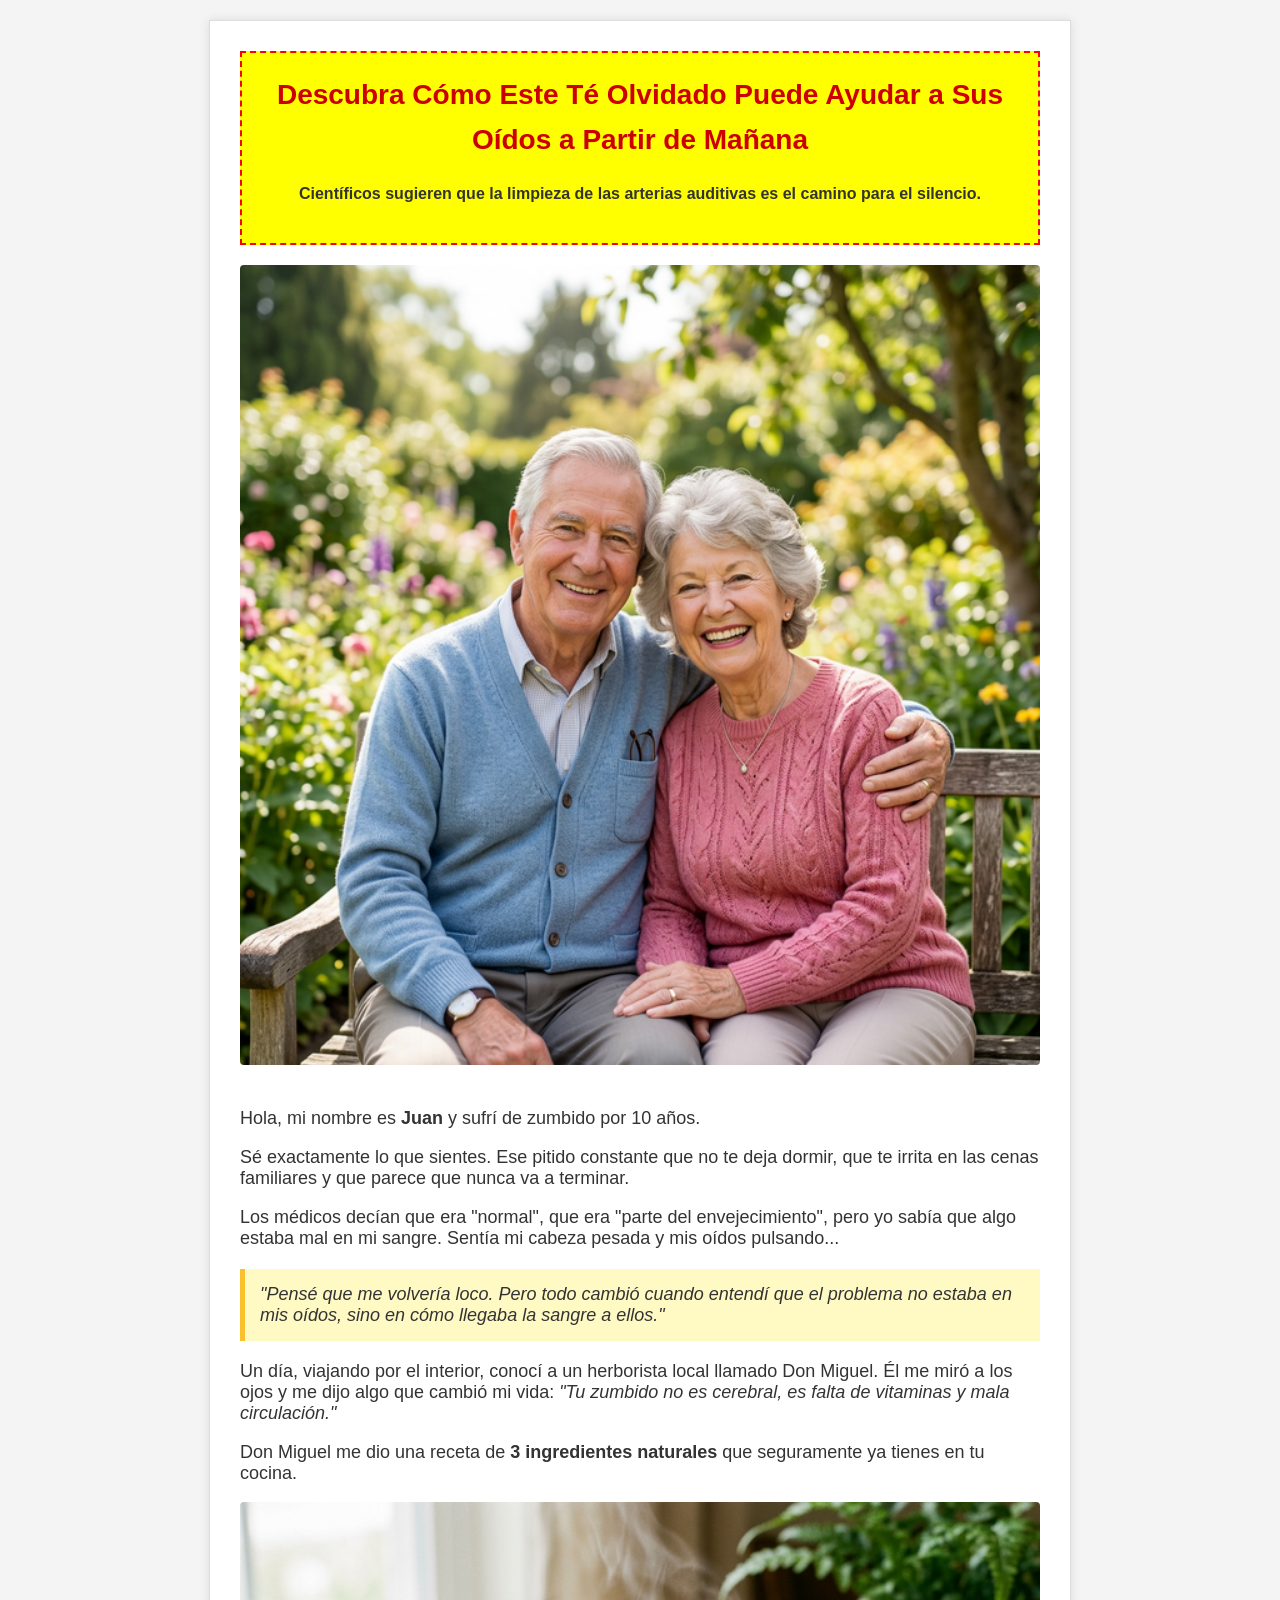
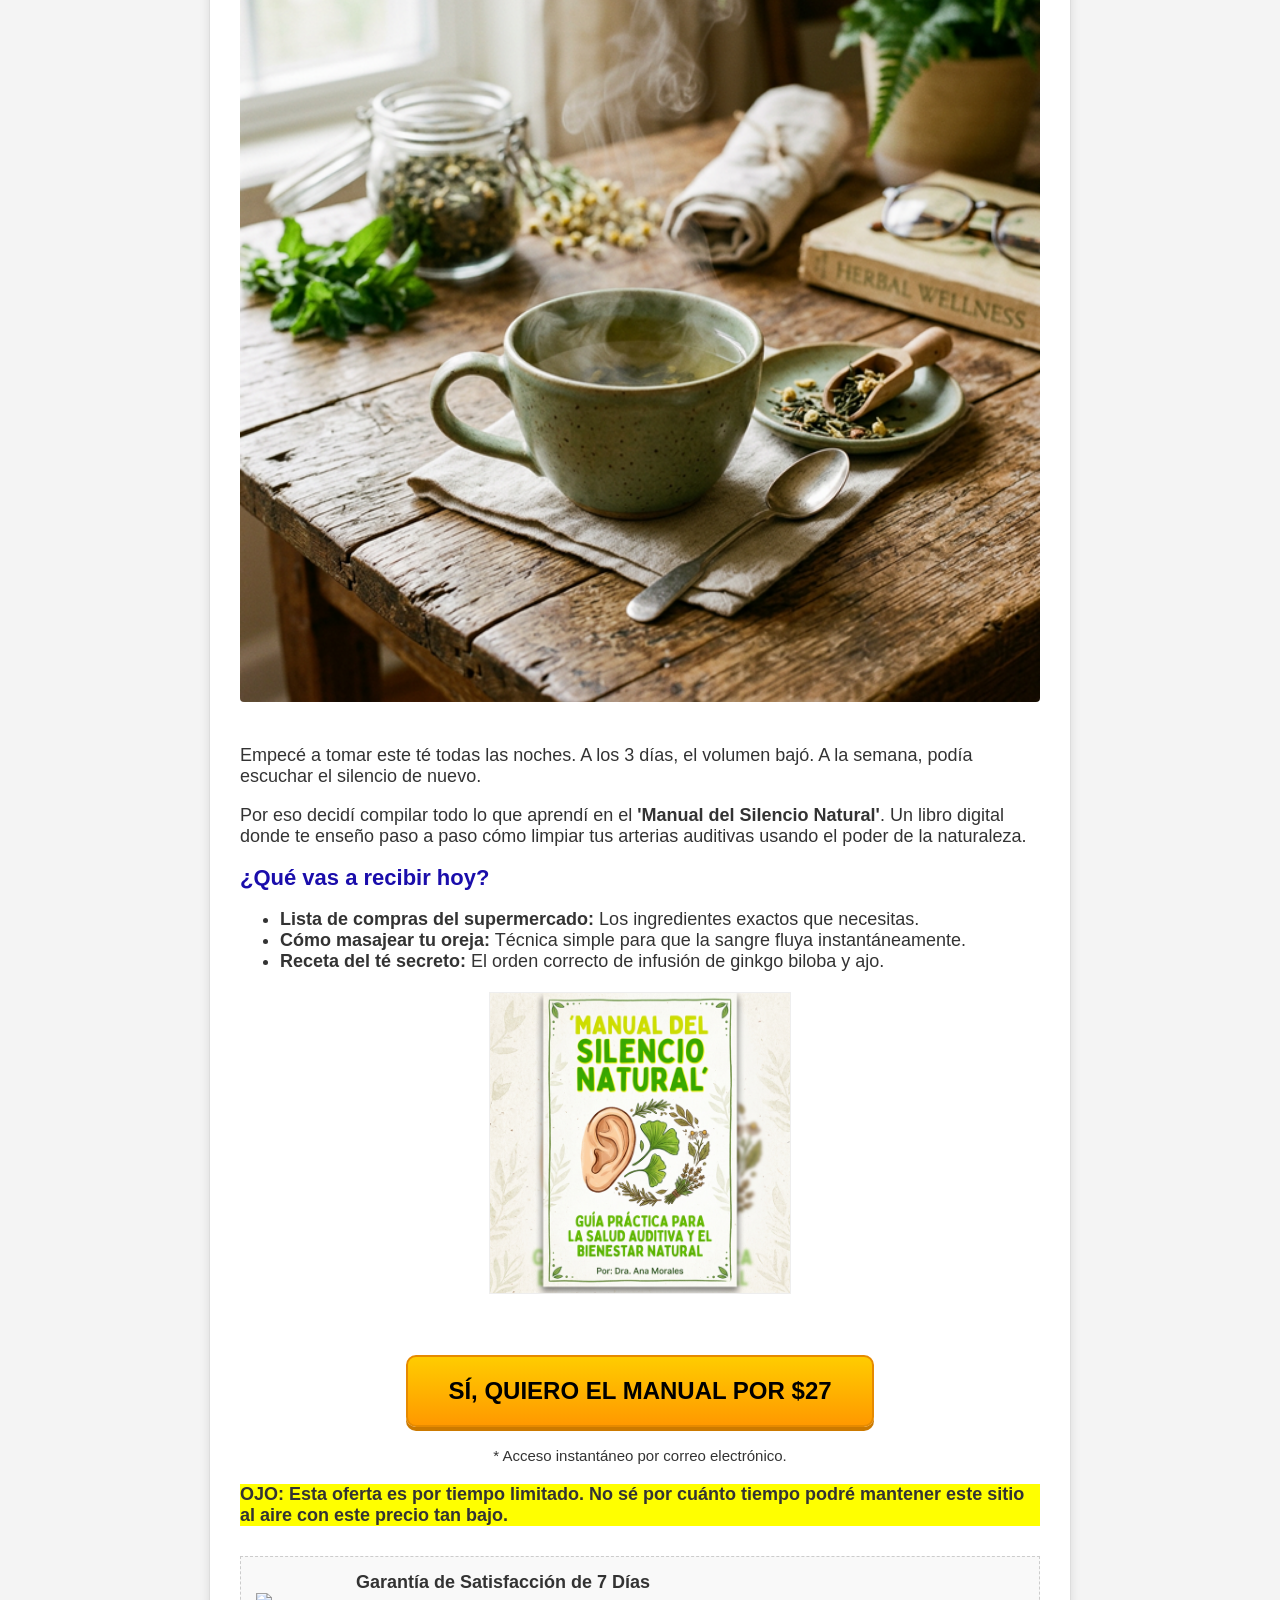
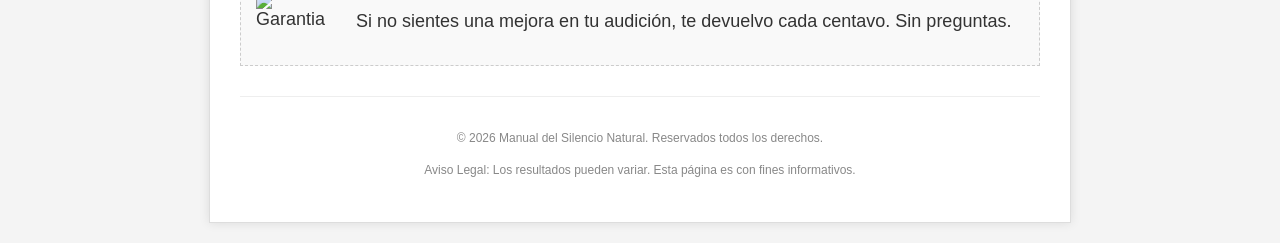
==== sales.html @ 6704b88b "feat: initial decoy funnel implementation" ====
<!DOCTYPE html>
<html lang="es">
<head>
    <meta charset="UTF-8">
    <meta name="viewport" content="width=device-width, initial-scale=1.0">
    <title>El Secreto de las Hierbas Milenarias - Manual del Silencio</title>
    <link rel="stylesheet" href="style.css">
    <style>
        .headline-box {
            background-color: #ffff00;
            padding: 20px;
            border: 2px dashed #ff0000;
            text-align: center;
            margin-bottom: 20px;
        }
        .main-content {
            font-size: 18px;
            line-height: normal;
        }
        .highlight {
            background-color: #ffff00;
            font-weight: bold;
        }
    </style>
</head>
<body>
    <div class="container">
        <div class="headline-box">
            <h1>Descubra Cómo Este Té Olvidado Puede Ayudar a Sus Oídos a Partir de Mañana</h1>
            <p><strong>Científicos sugieren que la limpieza de las arterias auditivas es el camino para el silencio.</strong></p>
        </div>

        <div class="main-content">
            <img src="assets/seniors.png" alt="Idosos sorrindo" class="stock-photo">

            <p>Hola, mi nombre es <strong>Juan</strong> y sufrí de zumbido por 10 años.</p>

            <p>Sé exactamente lo que sientes. Ese pitido constante que no te deja dormir, que te irrita en las cenas familiares y que parece que nunca va a terminar.</p>

            <p>Los médicos decían que era "normal", que era "parte del envejecimiento", pero yo sabía que algo estaba mal en mi sangre. Sentía mi cabeza pesada y mis oídos pulsando...</p>

            <div class="testimonial">
                "Pensé que me volvería loco. Pero todo cambió cuando entendí que el problema no estaba en mis oídos, sino en cómo llegaba la sangre a ellos."
            </div>

            <p>Un día, viajando por el interior, conocí a un herborista local llamado Don Miguel. Él me miró a los ojos y me dijo algo que cambió mi vida: <em>"Tu zumbido no es cerebral, es falta de vitaminas y mala circulación."</em></p>

            <p>Don Miguel me dio una receta de <strong>3 ingredientes naturales</strong> que seguramente ya tienes en tu cocina.</p>

            <img src="assets/tea.png" alt="Té verde" class="stock-photo">

            <p>Empecé a tomar este té todas las noches. A los 3 días, el volumen bajó. A la semana, podía escuchar el silencio de nuevo.</p>

            <p>Por eso decidí compilar todo lo que aprendí en el <strong>'Manual del Silencio Natural'</strong>. Un libro digital donde te enseño paso a paso cómo limpiar tus arterias auditivas usando el poder de la naturaleza.</p>

            <h2>¿Qué vas a recibir hoy?</h2>
            
            <ul>
                <li><strong>Lista de compras del supermercado:</strong> Los ingredientes exactos que necesitas.</li>
                <li><strong>Cómo masajear tu oreja:</strong> Técnica simple para que la sangre fluya instantáneamente.</li>
                <li><strong>Receta del té secreto:</strong> El orden correcto de infusión de ginkgo biloba y ajo.</li>
            </ul>

            <div style="text-align: center;">
                <img src="assets/cover.png" alt="Capa do Livro" class="product-image">
                <br>
                <a href="#" class="btn-cta">SÍ, QUIERO EL MANUAL POR $27</a>
                <p><small>* Acceso instantáneo por correo electrónico.</small></p>
            </div>

            <p class="highlight">OJO: Esta oferta es por tiempo limitado. No sé por cuánto tiempo podré mantener este sitio al aire con este precio tan bajo.</p>

            <div class="guarantee">
                <img src="https://upload.wikimedia.org/wikipedia/commons/4/4b/Money_back_guarantee_seal.png" alt="Garantia">
                <div>
                    <strong>Garantía de Satisfacción de 7 Días</strong>
                    <p>Si no sientes una mejora en tu audición, te devuelvo cada centavo. Sin preguntas.</p>
                </div>
            </div>
        </div>

        <div class="footer-nav">
            <p>&copy; 2026 Manual del Silencio Natural. Reservados todos los derechos.</p>
            <p>Aviso Legal: Los resultados pueden variar. Esta página es con fines informativos.</p>
        </div>
    </div>
</body>
</html>
---- style.css ----
/* Estilo 'Fake' e propositalmente amador */
body {
    font-family: Arial, "Helvetica Neue", Helvetica, sans-serif;
    line-height: 1.6;
    color: #333;
    background-color: #f4f4f4;
    margin: 0;
    padding: 0;
}

.container {
    max-width: 800px;
    margin: 20px auto;
    background: #fff;
    padding: 30px;
    border: 1px solid #ddd;
    box-shadow: 0 0 10px rgba(0,0,0,0.1);
}

header {
    text-align: center;
    border-bottom: 2px solid #eee;
    margin-bottom: 20px;
    padding-bottom: 10px;
}

h1 {
    color: #cc0000;
    font-size: 28px;
    margin-top: 0;
}

h2 {
    color: #1a0dab;
    font-size: 22px;
}

.quiz-step {
    display: none;
}

.quiz-step.active {
    display: block;
}

.question {
    font-weight: bold;
    font-size: 18px;
    margin-bottom: 15px;
}

.options {
    list-style: none;
    padding: 0;
}

.options li {
    margin-bottom: 10px;
}

.btn-option {
    display: block;
    width: 100%;
    padding: 15px;
    background: #e9e9e9;
    border: 1px solid #ccc;
    text-align: left;
    cursor: pointer;
    font-size: 16px;
    transition: background 0.2s;
}

.btn-option:hover {
    background: #ddd;
}

.progress-bar {
    height: 10px;
    background: #eee;
    margin-bottom: 20px;
    border-radius: 5px;
    overflow: hidden;
}

.progress-inner {
    height: 100%;
    background: #28a745;
    width: 0%;
}

.footer-nav {
    margin-top: 30px;
    font-size: 12px;
    color: #888;
    text-align: center;
    border-top: 1px solid #eee;
    padding-top: 20px;
}

.btn-cta {
    display: inline-block;
    padding: 20px 40px;
    background: linear-gradient(to bottom, #ffcc00, #ff9900);
    color: #000;
    font-weight: bold;
    font-size: 24px;
    text-decoration: none;
    border-radius: 10px;
    border: 2px solid #e68a00;
    text-align: center;
    box-shadow: 0 4px 0 #cc7a00;
    margin-top: 20px;
    cursor: pointer;
}

.btn-cta:hover {
    background: linear-gradient(to bottom, #ffdb4d, #ffad33);
}

.btn-cta:active {
    transform: translateY(2px);
    box-shadow: 0 2px 0 #cc7a00;
}

.product-image {
    max-width: 300px;
    margin: 20px auto;
    display: block;
    border: 1px solid #eee;
}

.stock-photo {
    width: 100%;
    height: auto;
    margin-bottom: 20px;
    border-radius: 4px;
}

.testimonial {
    background: #fff9c4;
    padding: 15px;
    border-left: 5px solid #fbc02d;
    margin: 20px 0;
    font-style: italic;
}

.guarantee {
    display: flex;
    align-items: center;
    margin-top: 30px;
    background: #f9f9f9;
    padding: 15px;
    border: 1px dashed #ccc;
}

.guarantee img {
    width: 80px;
    margin-right: 20px;
}
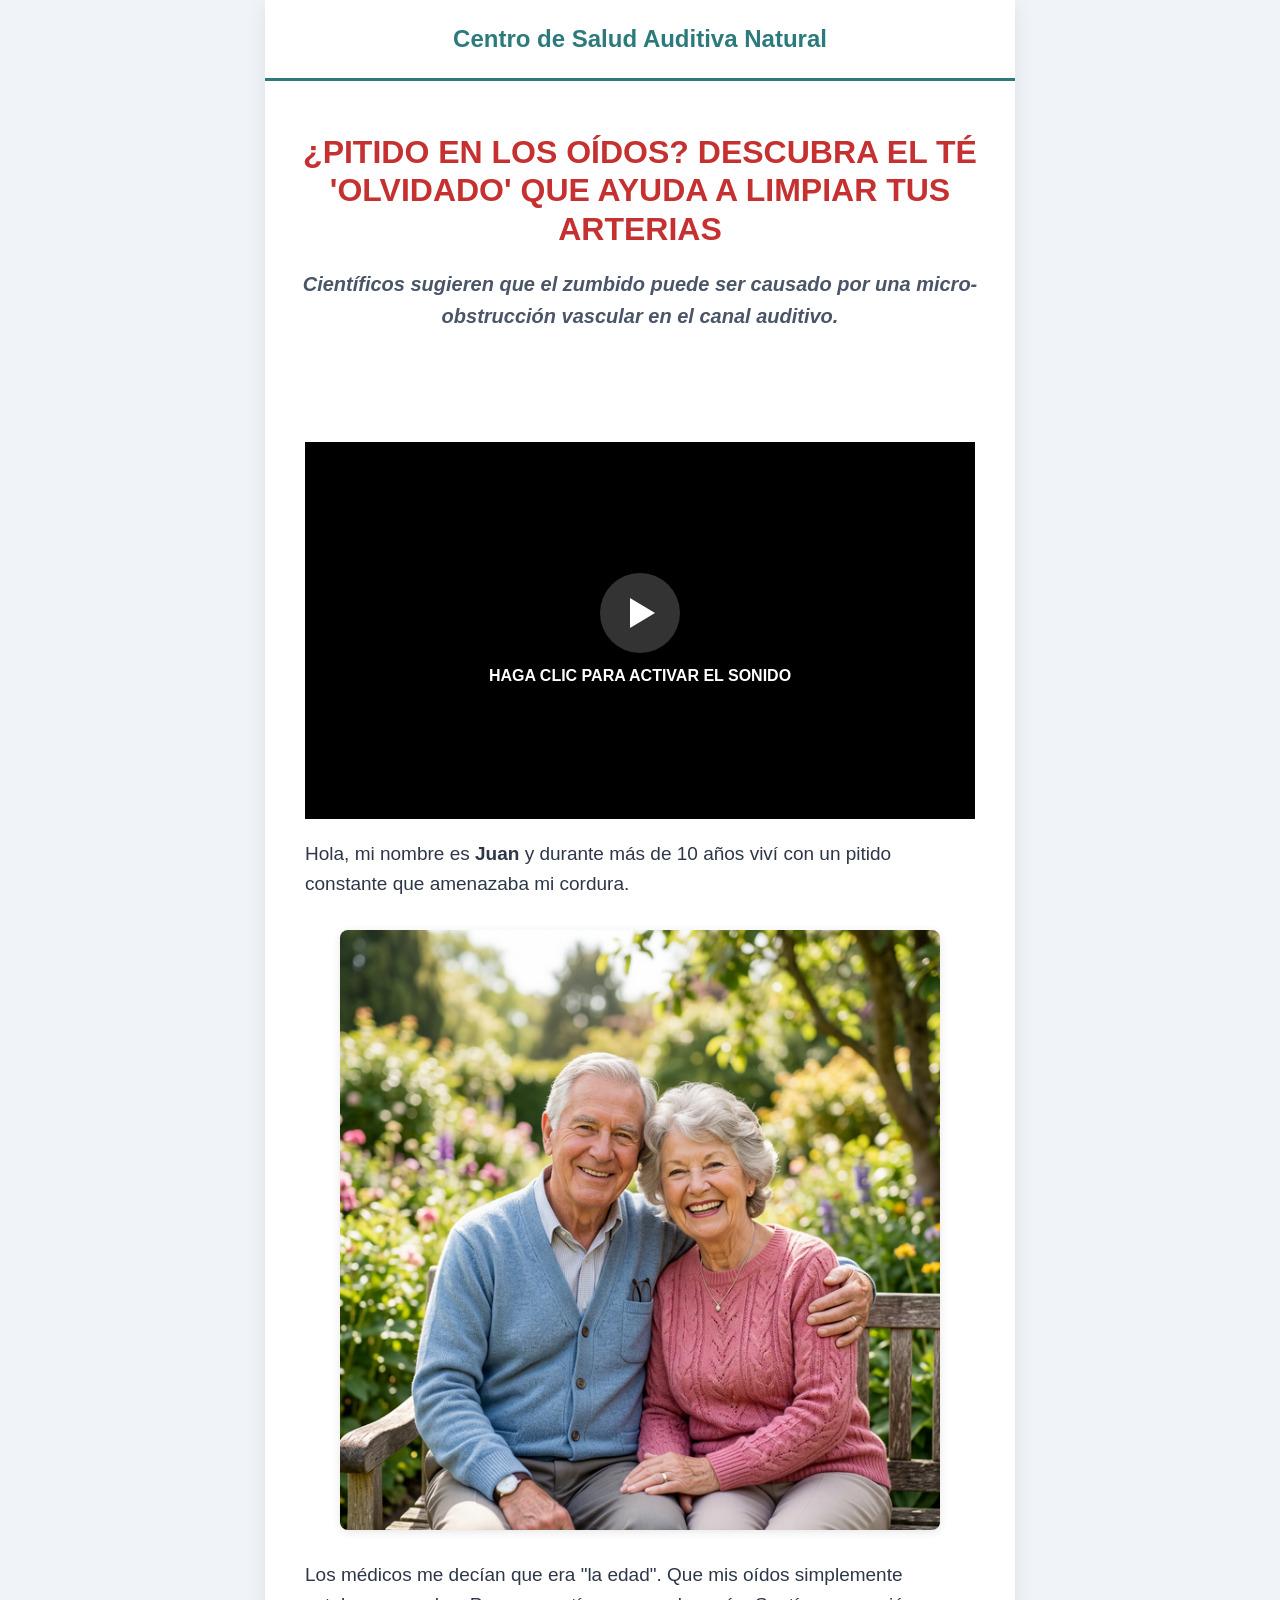
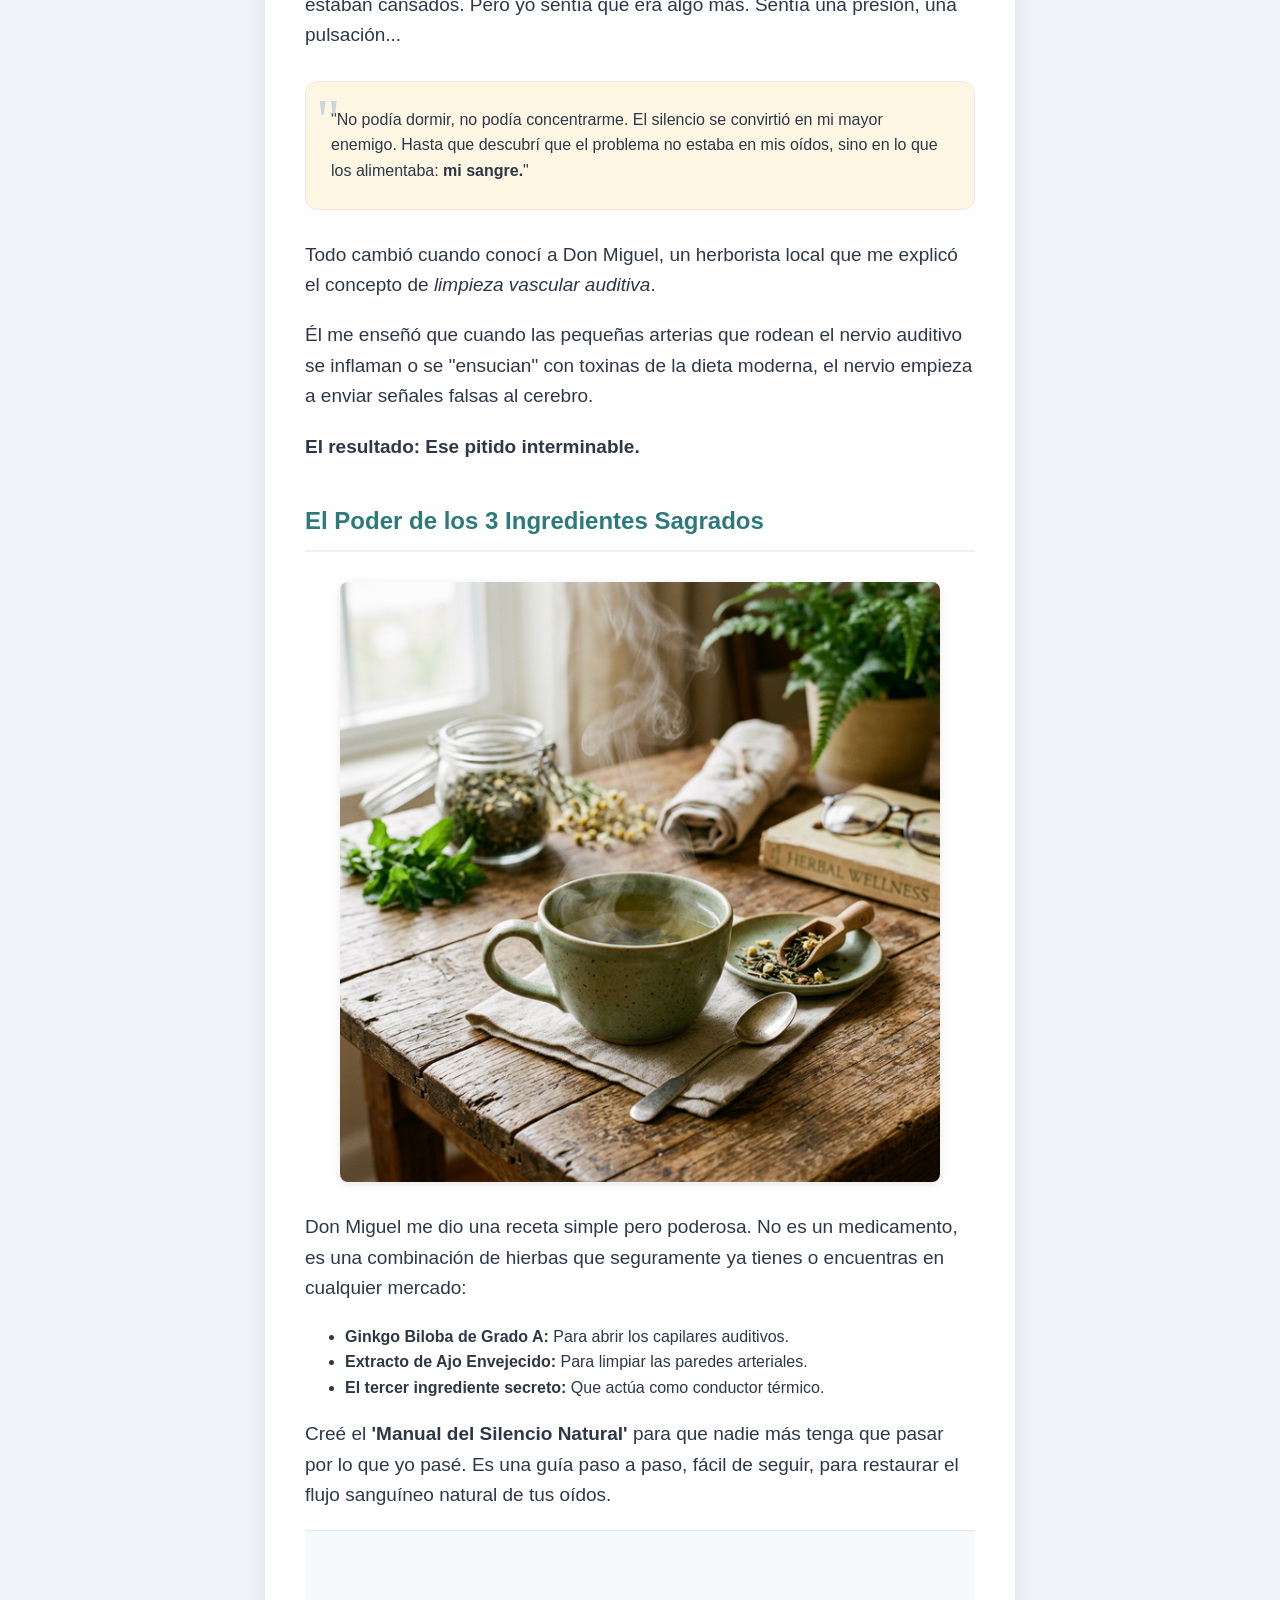
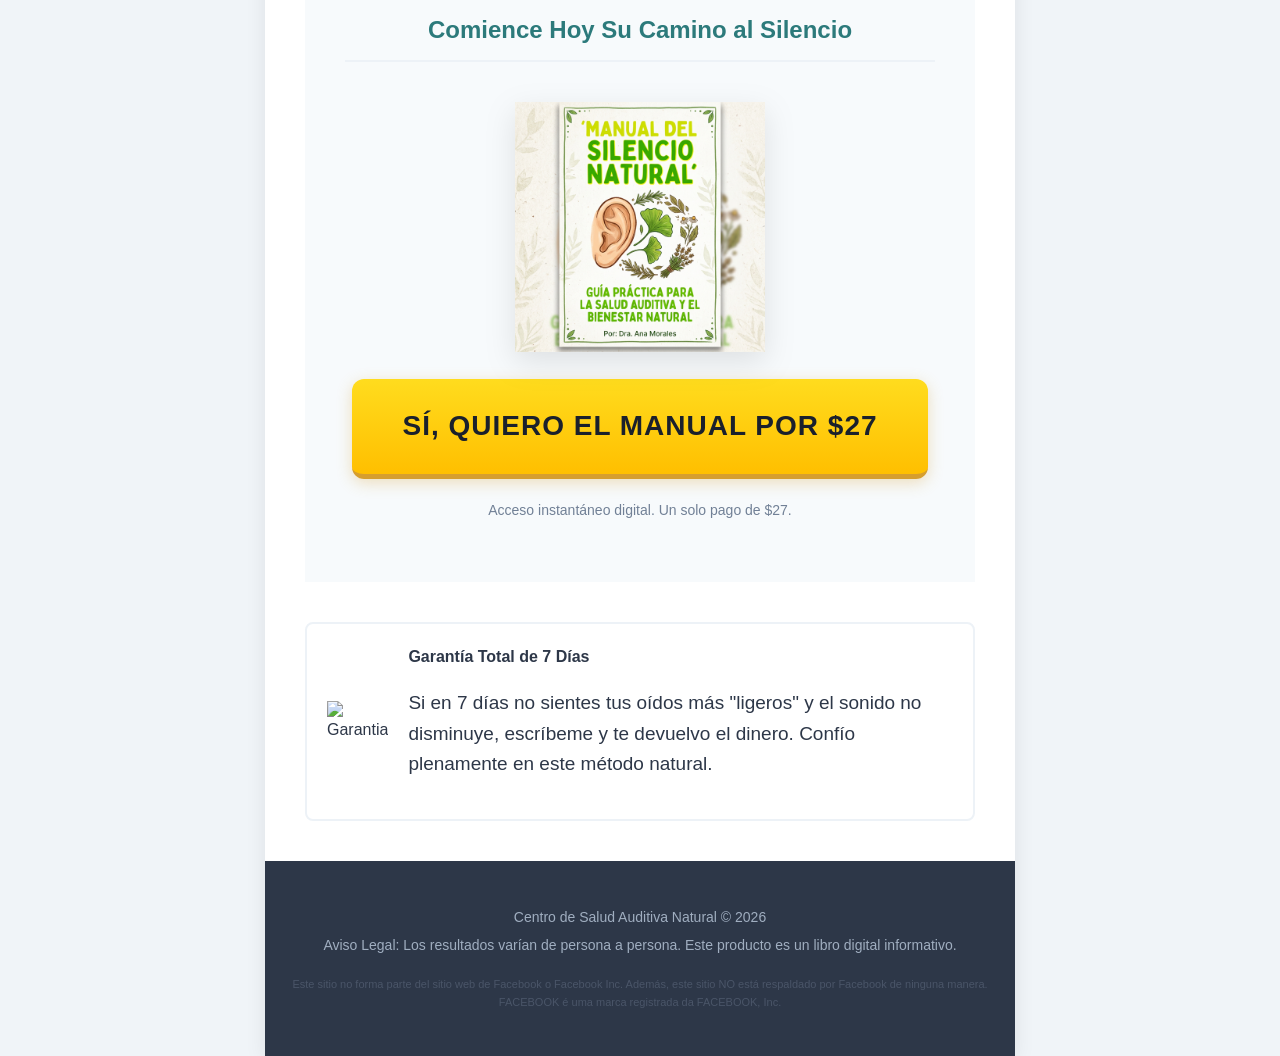
==== commit 160c752a: "style: improve design for better deception" ====
--- a/sales.html
+++ b/sales.html
@@ -5,84 +5,81 @@
     <meta name="viewport" content="width=device-width, initial-scale=1.0">
     <title>El Secreto de las Hierbas Milenarias - Manual del Silencio</title>
     <link rel="stylesheet" href="style.css">
-    <style>
-        .headline-box {
-            background-color: #ffff00;
-            padding: 20px;
-            border: 2px dashed #ff0000;
-            text-align: center;
-            margin-bottom: 20px;
-        }
-        .main-content {
-            font-size: 18px;
-            line-height: normal;
-        }
-        .highlight {
-            background-color: #ffff00;
-            font-weight: bold;
-        }
-    </style>
 </head>
 <body>
     <div class="container">
+        <header>
+            <div style="font-weight: bold; color: var(--primary-color); font-size: 24px;">Centro de Salud Auditiva Natural</div>
+        </header>
+
         <div class="headline-box">
-            <h1>Descubra Cómo Este Té Olvidado Puede Ayudar a Sus Oídos a Partir de Mañana</h1>
-            <p><strong>Científicos sugieren que la limpieza de las arterias auditivas es el camino para el silencio.</strong></p>
+            <h1>¿PITIDO EN LOS OÍDOS? DESCUBRA EL TÉ 'OLVIDADO' QUE AYUDA A LIMPIAR TUS ARTERIAS</h1>
+            <p class="sub-headline">Científicos sugieren que el zumbido puede ser causado por una micro-obstrucción vascular en el canal auditivo.</p>
         </div>
 
         <div class="main-content">
-            <img src="assets/seniors.png" alt="Idosos sorrindo" class="stock-photo">
+            <!-- Simulação de Vídeo (Engana melhor que só texto) -->
+            <div class="video-placeholder">
+                <div style="text-align: center;">
+                    <div style="width: 80px; height: 80px; background: rgba(255,255,255,0.2); border-radius: 50%; display: flex; align-items: center; justify-content: center; margin: 0 auto 10px;">
+                        <div style="width: 0; height: 0; border-top: 15px solid transparent; border-bottom: 15px solid transparent; border-left: 25px solid white; margin-left: 5px;"></div>
+                    </div>
+                    <span>HAGA CLIC PARA ACTIVAR EL SONIDO</span>
+                </div>
+            </div>
 
-            <p>Hola, mi nombre es <strong>Juan</strong> y sufrí de zumbido por 10 años.</p>
+            <p>Hola, mi nombre es <strong>Juan</strong> y durante más de 10 años viví con un pitido constante que amenazaba mi cordura.</p>
 
-            <p>Sé exactamente lo que sientes. Ese pitido constante que no te deja dormir, que te irrita en las cenas familiares y que parece que nunca va a terminar.</p>
+            <img src="assets/seniors.png" alt="Juan y su esposa" class="stock-photo">
 
-            <p>Los médicos decían que era "normal", que era "parte del envejecimiento", pero yo sabía que algo estaba mal en mi sangre. Sentía mi cabeza pesada y mis oídos pulsando...</p>
+            <p>Los médicos me decían que era "la edad". Que mis oídos simplemente estaban cansados. Pero yo sentía que era algo más. Sentía una presión, una pulsación...</p>
 
             <div class="testimonial">
-                "Pensé que me volvería loco. Pero todo cambió cuando entendí que el problema no estaba en mis oídos, sino en cómo llegaba la sangre a ellos."
+                "No podía dormir, no podía concentrarme. El silencio se convirtió en mi mayor enemigo. Hasta que descubrí que el problema no estaba en mis oídos, sino en lo que los alimentaba: <strong>mi sangre.</strong>"
             </div>
 
-            <p>Un día, viajando por el interior, conocí a un herborista local llamado Don Miguel. Él me miró a los ojos y me dijo algo que cambió mi vida: <em>"Tu zumbido no es cerebral, es falta de vitaminas y mala circulación."</em></p>
+            <p>Todo cambió cuando conocí a Don Miguel, un herborista local que me explicó el concepto de <em>limpieza vascular auditiva</em>.</p>
 
-            <p>Don Miguel me dio una receta de <strong>3 ingredientes naturales</strong> que seguramente ya tienes en tu cocina.</p>
+            <p>Él me enseñó que cuando las pequeñas arterias que rodean el nervio auditivo se inflaman o se "ensucian" con toxinas de la dieta moderna, el nervio empieza a enviar señales falsas al cerebro. </p>
+            
+            <p><strong>El resultado: Ese pitido interminable.</strong></p>
 
-            <img src="assets/tea.png" alt="Té verde" class="stock-photo">
+            <h2>El Poder de los 3 Ingredientes Sagrados</h2>
 
-            <p>Empecé a tomar este té todas las noches. A los 3 días, el volumen bajó. A la semana, podía escuchar el silencio de nuevo.</p>
+            <img src="assets/tea.png" alt="Preparação do Chá" class="stock-photo">
 
-            <p>Por eso decidí compilar todo lo que aprendí en el <strong>'Manual del Silencio Natural'</strong>. Un libro digital donde te enseño paso a paso cómo limpiar tus arterias auditivas usando el poder de la naturaleza.</p>
+            <p>Don Miguel me dio una receta simple pero poderosa. No es un medicamento, es una combinación de hierbas que seguramente ya tienes o encuentras en cualquier mercado:</p>
 
-            <h2>¿Qué vas a recibir hoy?</h2>
-            
             <ul>
-                <li><strong>Lista de compras del supermercado:</strong> Los ingredientes exactos que necesitas.</li>
-                <li><strong>Cómo masajear tu oreja:</strong> Técnica simple para que la sangre fluya instantáneamente.</li>
-                <li><strong>Receta del té secreto:</strong> El orden correcto de infusión de ginkgo biloba y ajo.</li>
+                <li><strong>Ginkgo Biloba de Grado A:</strong> Para abrir los capilares auditivos.</li>
+                <li><strong>Extracto de Ajo Envejecido:</strong> Para limpiar las paredes arteriales.</li>
+                <li><strong>El tercer ingrediente secreto:</strong> Que actúa como conductor térmico.</li>
             </ul>
 
-            <div style="text-align: center;">
-                <img src="assets/cover.png" alt="Capa do Livro" class="product-image">
+            <p>Creé el <strong>'Manual del Silencio Natural'</strong> para que nadie más tenga que pasar por lo que yo pasé. Es una guía paso a paso, fácil de seguir, para restaurar el flujo sanguíneo natural de tus oídos.</p>
+
+            <div class="cta-section">
+                <h2>Comience Hoy Su Camino al Silencio</h2>
+                <img src="assets/cover.png" alt="Manual del Silencio Cover" class="product-image">
                 <br>
                 <a href="#" class="btn-cta">SÍ, QUIERO EL MANUAL POR $27</a>
-                <p><small>* Acceso instantáneo por correo electrónico.</small></p>
+                <p style="margin-top: 20px; font-size: 14px; color: #718096;">Acceso instantáneo digital. Un solo pago de $27.</p>
             </div>
-
-            <p class="highlight">OJO: Esta oferta es por tiempo limitado. No sé por cuánto tiempo podré mantener este sitio al aire con este precio tan bajo.</p>
 
             <div class="guarantee">
                 <img src="https://upload.wikimedia.org/wikipedia/commons/4/4b/Money_back_guarantee_seal.png" alt="Garantia">
                 <div>
-                    <strong>Garantía de Satisfacción de 7 Días</strong>
-                    <p>Si no sientes una mejora en tu audición, te devuelvo cada centavo. Sin preguntas.</p>
+                    <strong>Garantía Total de 7 Días</strong>
+                    <p>Si en 7 días no sientes tus oídos más "ligeros" y el sonido no disminuye, escríbeme y te devuelvo el dinero. Confío plenamente en este método natural.</p>
                 </div>
             </div>
         </div>
 
-        <div class="footer-nav">
-            <p>&copy; 2026 Manual del Silencio Natural. Reservados todos los derechos.</p>
-            <p>Aviso Legal: Los resultados pueden variar. Esta página es con fines informativos.</p>
-        </div>
+        <footer class="footer">
+            <p>Centro de Salud Auditiva Natural &copy; 2026</p>
+            <p>Aviso Legal: Los resultados varían de persona a persona. Este producto es un libro digital informativo.</p>
+            <p style="font-size: 11px; margin-top: 20px; color: #4a5568;">Este sitio no forma parte del sitio web de Facebook o Facebook Inc. Además, este sitio NO está respaldado por Facebook de ninguna manera. FACEBOOK é uma marca registrada da FACEBOOK, Inc.</p>
+        </footer>
     </div>
 </body>
 </html>
--- a/style.css
+++ b/style.css
@@ -1,38 +1,122 @@
-/* Estilo 'Fake' e propositalmente amador */
+/* Estilo 'Fake' mas convincente: Estilo "Saúde Natural" genérico */
+:root {
+    --primary-color: #2c7a7b; /* Teal/Verde Saúde */
+    --secondary-color: #f7fafc;
+    --accent-color: #ecc94b; /* Amarelo/Ouro para CTA */
+    --text-color: #2d3748;
+    --headline-red: #c53030;
+}
+
 body {
-    font-family: Arial, "Helvetica Neue", Helvetica, sans-serif;
+    font-family: 'Segoe UI', Tahoma, Geneva, Verdana, sans-serif;
     line-height: 1.6;
-    color: #333;
-    background-color: #f4f4f4;
+    color: var(--text-color);
+    background-color: #f0f4f8;
     margin: 0;
     padding: 0;
 }
 
 .container {
-    max-width: 800px;
-    margin: 20px auto;
+    max-width: 750px;
+    margin: 0 auto;
     background: #fff;
-    padding: 30px;
-    border: 1px solid #ddd;
-    box-shadow: 0 0 10px rgba(0,0,0,0.1);
+    box-shadow: 0 4px 20px rgba(0,0,0,0.08);
 }
 
 header {
-    text-align: center;
-    border-bottom: 2px solid #eee;
+    background-color: #fff;
+    padding: 20px;
+    text-align: center;
+    border-bottom: 3px solid var(--primary-color);
+}
+
+.headline-box {
+    padding: 30px 20px;
+    text-align: center;
+}
+
+h1 {
+    color: var(--headline-red);
+    font-size: 32px;
+    line-height: 1.2;
+    margin-bottom: 15px;
+    font-weight: 800;
+}
+
+h2 {
+    color: var(--primary-color);
+    font-size: 24px;
+    border-bottom: 2px solid #edf2f7;
+    padding-bottom: 10px;
+    margin-top: 40px;
+}
+
+.sub-headline {
+    font-size: 20px;
+    color: #4a5568;
+    font-weight: 600;
+    font-style: italic;
+}
+
+.video-placeholder {
+    width: 100%;
+    aspect-ratio: 16/9;
+    background: #000;
+    margin: 20px 0;
+    display: flex;
+    align-items: center;
+    justify-content: center;
+    color: #fff;
+    font-weight: bold;
+}
+
+.main-content {
+    padding: 40px;
+}
+
+p {
     margin-bottom: 20px;
-    padding-bottom: 10px;
-}
-
-h1 {
-    color: #cc0000;
-    font-size: 28px;
-    margin-top: 0;
-}
-
-h2 {
-    color: #1a0dab;
-    font-size: 22px;
+    font-size: 19px;
+}
+
+.highlight {
+    background-color: #fff5f5;
+    padding: 2px 5px;
+    font-weight: bold;
+    color: var(--headline-red);
+}
+
+.stock-photo {
+    width: 100%;
+    max-width: 600px;
+    height: auto;
+    display: block;
+    margin: 30px auto;
+    border-radius: 8px;
+    box-shadow: 0 2px 10px rgba(0,0,0,0.1);
+}
+
+.testimonial {
+    background: #fdf6e3;
+    padding: 25px;
+    border-radius: 12px;
+    border: 1px solid #fee2e2;
+    margin: 30px 0;
+    position: relative;
+}
+
+.testimonial::before {
+    content: '"';
+    font-size: 60px;
+    color: #cbd5e0;
+    position: absolute;
+    top: -10px;
+    left: 10px;
+    font-family: serif;
+}
+
+.quiz-container {
+    padding: 40px;
 }
 
 .quiz-step {
@@ -44,9 +128,10 @@
 }
 
 .question {
-    font-weight: bold;
-    font-size: 18px;
-    margin-bottom: 15px;
+    font-weight: 700;
+    font-size: 22px;
+    margin-bottom: 25px;
+    color: var(--primary-color);
 }
 
 .options {
@@ -54,106 +139,105 @@
     padding: 0;
 }
 
-.options li {
-    margin-bottom: 10px;
-}
-
 .btn-option {
     display: block;
     width: 100%;
-    padding: 15px;
-    background: #e9e9e9;
-    border: 1px solid #ccc;
-    text-align: left;
+    padding: 18px;
+    background: #fff;
+    border: 2px solid #e2e8f0;
+    border-radius: 8px;
+    text-align: center;
     cursor: pointer;
-    font-size: 16px;
-    transition: background 0.2s;
+    font-size: 18px;
+    margin-bottom: 12px;
+    transition: all 0.2s;
+    font-weight: 500;
 }
 
 .btn-option:hover {
-    background: #ddd;
+    background: #edf2f7;
+    border-color: var(--primary-color);
 }
 
 .progress-bar {
-    height: 10px;
-    background: #eee;
-    margin-bottom: 20px;
-    border-radius: 5px;
-    overflow: hidden;
+    height: 12px;
+    background: #edf2f7;
+    margin-bottom: 30px;
+    border-radius: 6px;
 }
 
 .progress-inner {
     height: 100%;
-    background: #28a745;
+    background: var(--primary-color);
     width: 0%;
-}
-
-.footer-nav {
-    margin-top: 30px;
-    font-size: 12px;
-    color: #888;
-    text-align: center;
-    border-top: 1px solid #eee;
-    padding-top: 20px;
+    transition: width 0.3s;
+}
+
+.cta-section {
+    background-color: #f7fafc;
+    padding: 40px;
+    text-align: center;
+    border-top: 1px solid #e2e8f0;
 }
 
 .btn-cta {
     display: inline-block;
-    padding: 20px 40px;
-    background: linear-gradient(to bottom, #ffcc00, #ff9900);
-    color: #000;
-    font-weight: bold;
-    font-size: 24px;
+    padding: 25px 50px;
+    background: linear-gradient(180deg, #ffdc1e 0%, #ffbf00 100%);
+    color: #1a202c;
+    font-weight: 800;
+    font-size: 28px;
     text-decoration: none;
-    border-radius: 10px;
-    border: 2px solid #e68a00;
-    text-align: center;
-    box-shadow: 0 4px 0 #cc7a00;
-    margin-top: 20px;
-    cursor: pointer;
+    border-radius: 12px;
+    border-bottom: 5px solid #d69e2e;
+    text-transform: uppercase;
+    letter-spacing: 1px;
+    box-shadow: 0 4px 15px rgba(214, 158, 46, 0.3);
 }
 
 .btn-cta:hover {
-    background: linear-gradient(to bottom, #ffdb4d, #ffad33);
+    transform: translateY(-2px);
+    box-shadow: 0 6px 20px rgba(214, 158, 46, 0.4);
 }
 
 .btn-cta:active {
     transform: translateY(2px);
-    box-shadow: 0 2px 0 #cc7a00;
+    border-bottom-width: 2px;
 }
 
 .product-image {
-    max-width: 300px;
+    max-width: 250px;
     margin: 20px auto;
-    display: block;
-    border: 1px solid #eee;
-}
-
-.stock-photo {
-    width: 100%;
-    height: auto;
-    margin-bottom: 20px;
-    border-radius: 4px;
-}
-
-.testimonial {
-    background: #fff9c4;
-    padding: 15px;
-    border-left: 5px solid #fbc02d;
-    margin: 20px 0;
-    font-style: italic;
+    filter: drop-shadow(0 10px 15px rgba(0,0,0,0.1));
 }
 
 .guarantee {
     display: flex;
     align-items: center;
-    margin-top: 30px;
-    background: #f9f9f9;
-    padding: 15px;
-    border: 1px dashed #ccc;
+    background: #fff;
+    padding: 20px;
+    border-radius: 8px;
+    border: 2px solid #edf2f7;
+    margin-top: 40px;
+    text-align: left;
 }
 
 .guarantee img {
-    width: 80px;
+    width: 70px;
     margin-right: 20px;
 }
+
+.footer {
+    padding: 40px 20px;
+    text-align: center;
+    font-size: 14px;
+    color: #718096;
+    background: #2d3748;
+    color: #a0aec0;
+}
+
+.footer p {
+    font-size: 14px;
+    margin: 5px 0;
+}
+
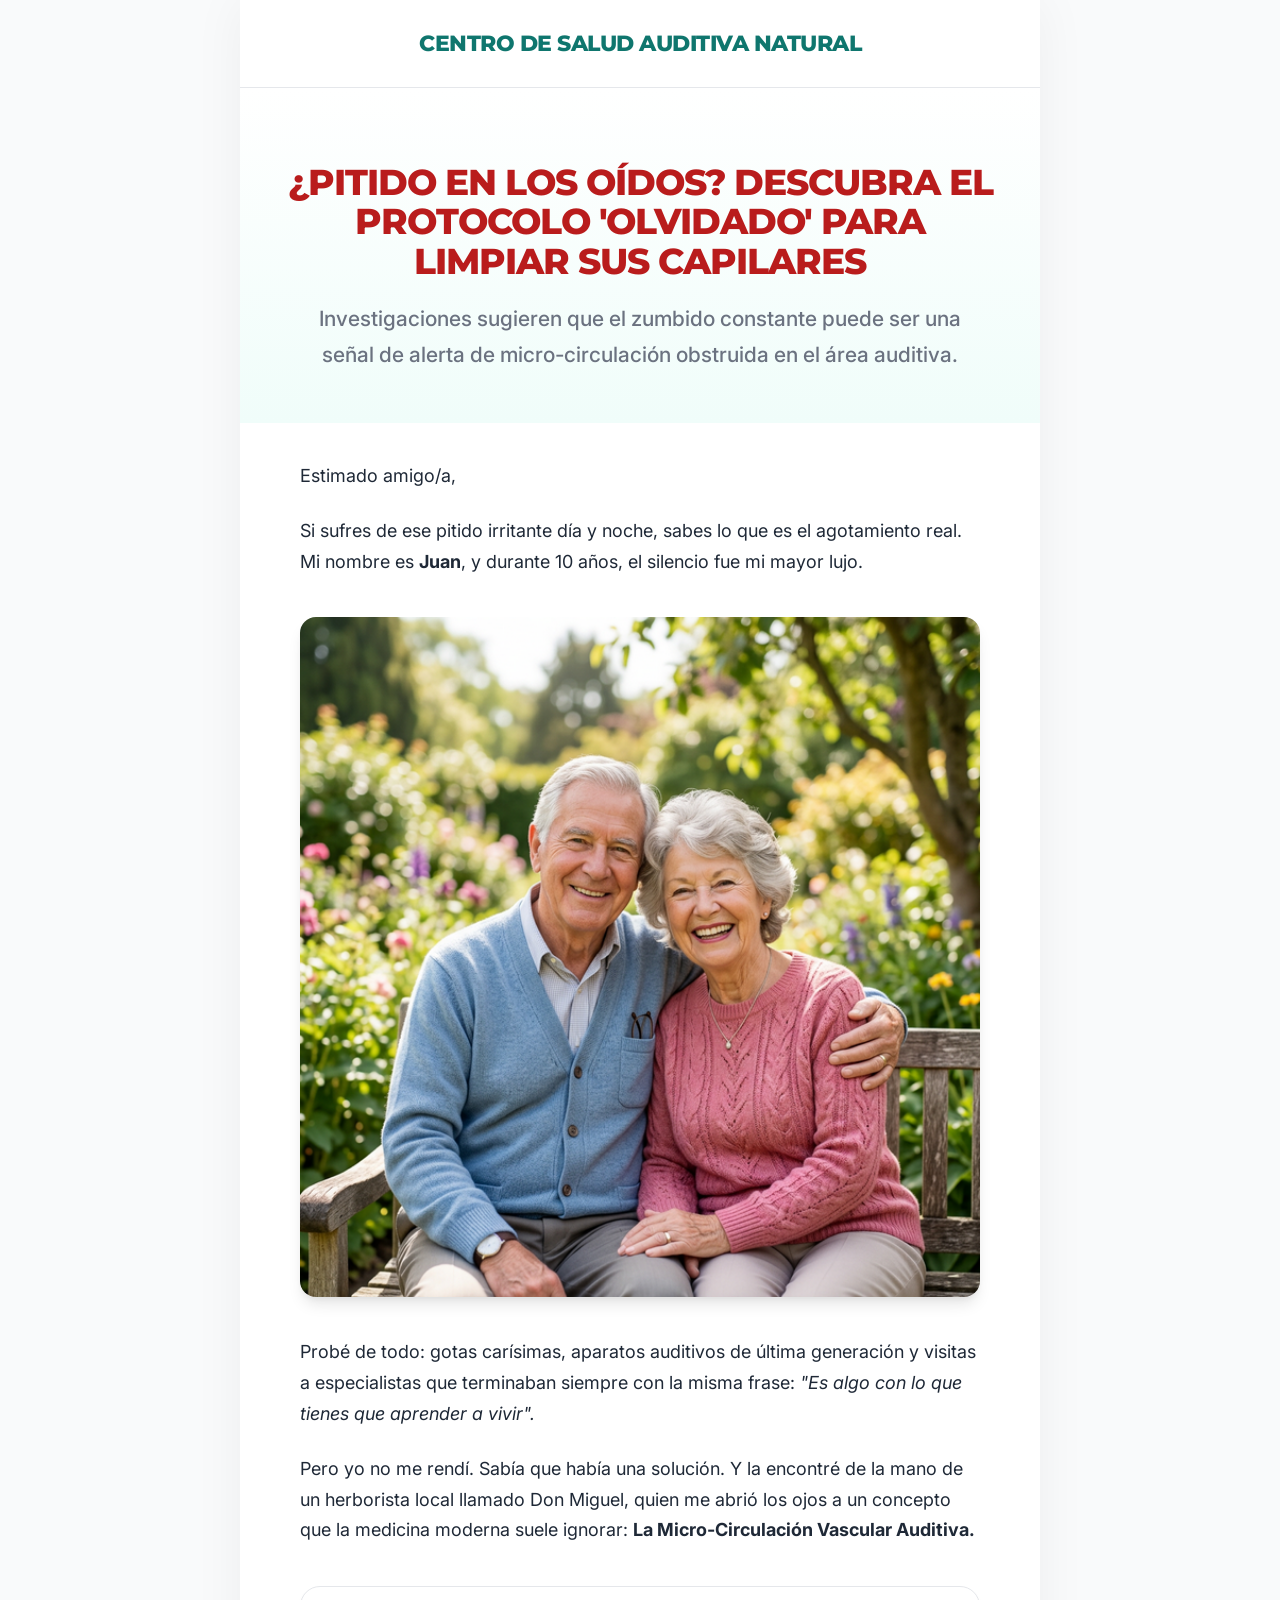
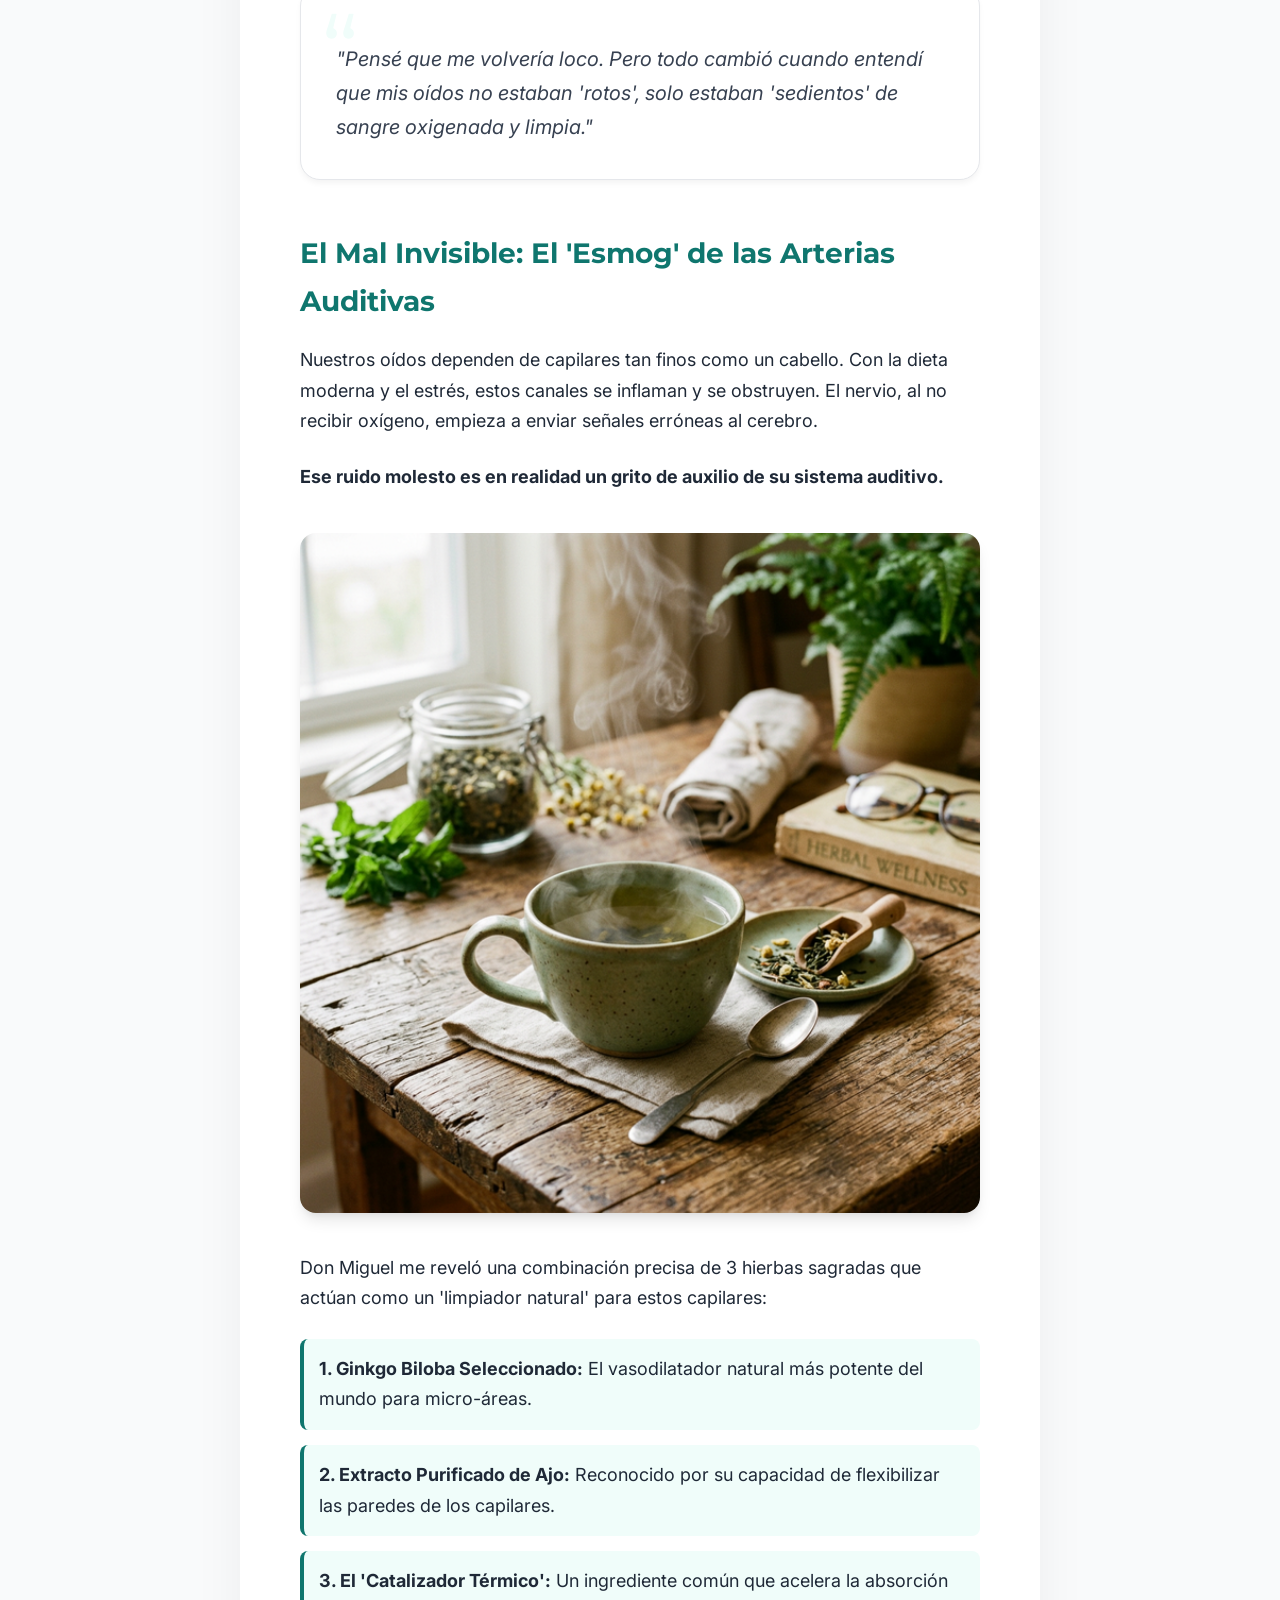
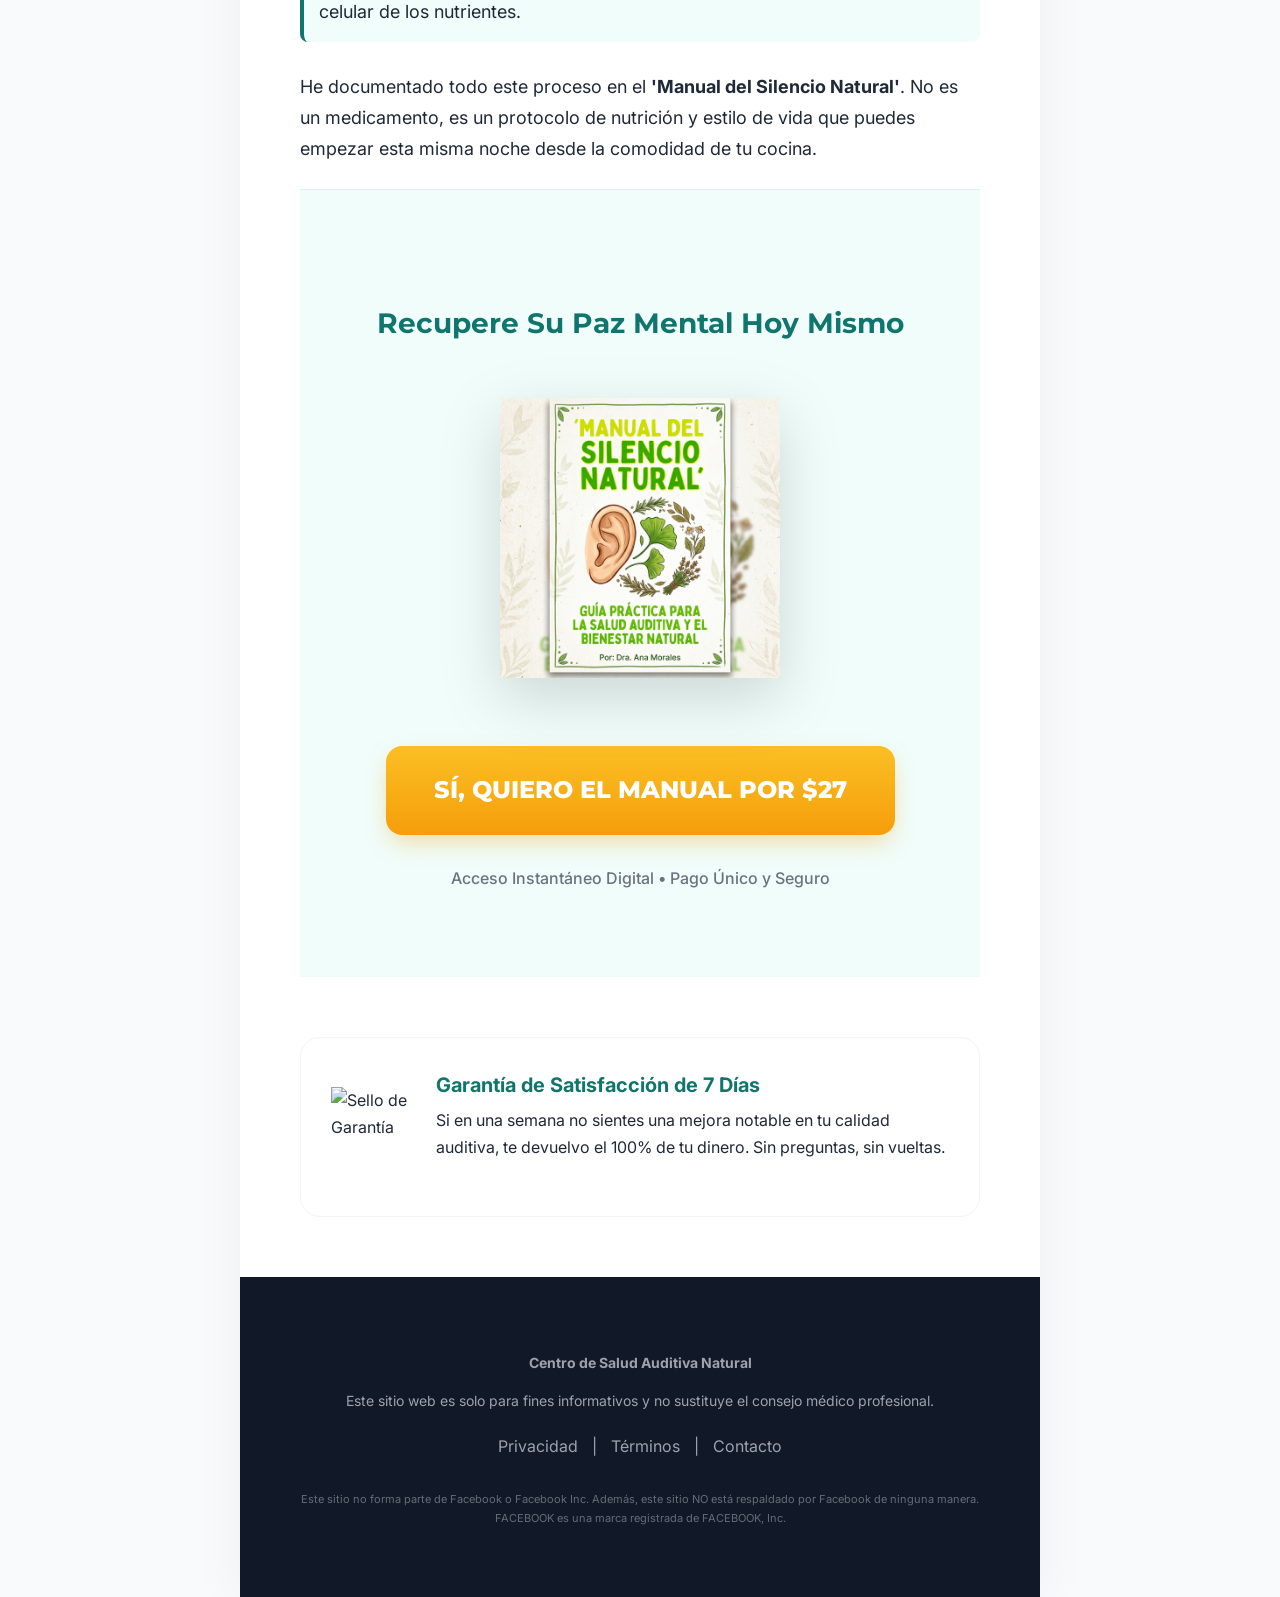
==== commit da2e9656: "style: enhance UI and copy for a more convincing decoy funnel" ====
--- a/sales.html
+++ b/sales.html
@@ -3,82 +3,89 @@
 <head>
     <meta charset="UTF-8">
     <meta name="viewport" content="width=device-width, initial-scale=1.0">
-    <title>El Secreto de las Hierbas Milenarias - Manual del Silencio</title>
+    <title>Protocolo del Silencio Natural | Centro de Salud Auditiva</title>
     <link rel="stylesheet" href="style.css">
 </head>
 <body>
     <div class="container">
         <header>
-            <div style="font-weight: bold; color: var(--primary-color); font-size: 24px;">Centro de Salud Auditiva Natural</div>
+            <div class="logo-text">Centro de Salud Auditiva Natural</div>
         </header>
 
         <div class="headline-box">
-            <h1>¿PITIDO EN LOS OÍDOS? DESCUBRA EL TÉ 'OLVIDADO' QUE AYUDA A LIMPIAR TUS ARTERIAS</h1>
-            <p class="sub-headline">Científicos sugieren que el zumbido puede ser causado por una micro-obstrucción vascular en el canal auditivo.</p>
+            <h1>¿PITIDO EN LOS OÍDOS? DESCUBRA EL PROTOCOLO 'OLVIDADO' PARA LIMPIAR SUS CAPILARES</h1>
+            <p class="sub-headline">Investigaciones sugieren que el zumbido constante puede ser una señal de alerta de micro-circulación obstruida en el área auditiva.</p>
         </div>
 
         <div class="main-content">
-            <!-- Simulação de Vídeo (Engana melhor que só texto) -->
-            <div class="video-placeholder">
-                <div style="text-align: center;">
-                    <div style="width: 80px; height: 80px; background: rgba(255,255,255,0.2); border-radius: 50%; display: flex; align-items: center; justify-content: center; margin: 0 auto 10px;">
-                        <div style="width: 0; height: 0; border-top: 15px solid transparent; border-bottom: 15px solid transparent; border-left: 25px solid white; margin-left: 5px;"></div>
-                    </div>
-                    <span>HAGA CLIC PARA ACTIVAR EL SONIDO</span>
-                </div>
+            <p>Estimado amigo/a,</p>
+            
+            <p>Si sufres de ese pitido irritante día y noche, sabes lo que es el agotamiento real. Mi nombre es <strong>Juan</strong>, y durante 10 años, el silencio fue mi mayor lujo.</p>
+
+            <img src="assets/seniors.png" alt="Recuperando la calidad de vida" class="stock-photo">
+
+            <p>Probé de todo: gotas carísimas, aparatos auditivos de última generación y visitas a especialistas que terminaban siempre con la misma frase: <em>"Es algo con lo que tienes que aprender a vivir".</em></p>
+
+            <p>Pero yo no me rendí. Sabía que había una solución. Y la encontré de la mano de un herborista local llamado Don Miguel, quien me abrió los ojos a un concepto que la medicina moderna suele ignorar: <strong>La Micro-Circulación Vascular Auditiva.</strong></p>
+
+            <div class="testimonial">
+                <p>"Pensé que me volvería loco. Pero todo cambió cuando entendí que mis oídos no estaban 'rotos', solo estaban 'sedientos' de sangre oxigenada y limpia."</p>
             </div>
 
-            <p>Hola, mi nombre es <strong>Juan</strong> y durante más de 10 años viví con un pitido constante que amenazaba mi cordura.</p>
+            <h2>El Mal Invisible: El 'Esmog' de las Arterias Auditivas</h2>
+            
+            <p>Nuestros oídos dependen de capilares tan finos como un cabello. Con la dieta moderna y el estrés, estos canales se inflaman y se obstruyen. El nervio, al no recibir oxígeno, empieza a enviar señales erróneas al cerebro.</p>
+            
+            <p><strong>Ese ruido molesto es en realidad un grito de auxilio de su sistema auditivo.</strong></p>
 
-            <img src="assets/seniors.png" alt="Juan y su esposa" class="stock-photo">
+            <img src="assets/tea.png" alt="Ingredientes Naturales de Alta Calidad" class="stock-photo">
 
-            <p>Los médicos me decían que era "la edad". Que mis oídos simplemente estaban cansados. Pero yo sentía que era algo más. Sentía una presión, una pulsación...</p>
+            <p>Don Miguel me reveló una combinación precisa de 3 hierbas sagradas que actúan como un 'limpiador natural' para estos capilares:</p>
 
-            <div class="testimonial">
-                "No podía dormir, no podía concentrarme. El silencio se convirtió en mi mayor enemigo. Hasta que descubrí que el problema no estaba en mis oídos, sino en lo que los alimentaba: <strong>mi sangre.</strong>"
-            </div>
-
-            <p>Todo cambió cuando conocí a Don Miguel, un herborista local que me explicó el concepto de <em>limpieza vascular auditiva</em>.</p>
-
-            <p>Él me enseñó que cuando las pequeñas arterias que rodean el nervio auditivo se inflaman o se "ensucian" con toxinas de la dieta moderna, el nervio empieza a enviar señales falsas al cerebro. </p>
-            
-            <p><strong>El resultado: Ese pitido interminable.</strong></p>
-
-            <h2>El Poder de los 3 Ingredientes Sagrados</h2>
-
-            <img src="assets/tea.png" alt="Preparação do Chá" class="stock-photo">
-
-            <p>Don Miguel me dio una receta simple pero poderosa. No es un medicamento, es una combinación de hierbas que seguramente ya tienes o encuentras en cualquier mercado:</p>
-
-            <ul>
-                <li><strong>Ginkgo Biloba de Grado A:</strong> Para abrir los capilares auditivos.</li>
-                <li><strong>Extracto de Ajo Envejecido:</strong> Para limpiar las paredes arteriales.</li>
-                <li><strong>El tercer ingrediente secreto:</strong> Que actúa como conductor térmico.</li>
+            <ul style="font-size: 18px; margin-bottom: 30px; list-style: none; padding-left: 0;">
+                <li style="margin-bottom: 15px; background: var(--primary-light); padding: 15px; border-radius: 8px; border-left: 4px solid var(--primary-color);">
+                    <strong>1. Ginkgo Biloba Seleccionado:</strong> El vasodilatador natural más potente del mundo para micro-áreas.
+                </li>
+                <li style="margin-bottom: 15px; background: var(--primary-light); padding: 15px; border-radius: 8px; border-left: 4px solid var(--primary-color);">
+                    <strong>2. Extracto Purificado de Ajo:</strong> Reconocido por su capacidad de flexibilizar las paredes de los capilares.
+                </li>
+                <li style="margin-bottom: 15px; background: var(--primary-light); padding: 15px; border-radius: 8px; border-left: 4px solid var(--primary-color);">
+                    <strong>3. El 'Catalizador Térmico':</strong> Un ingrediente común que acelera la absorción celular de los nutrientes.
+                </li>
             </ul>
 
-            <p>Creé el <strong>'Manual del Silencio Natural'</strong> para que nadie más tenga que pasar por lo que yo pasé. Es una guía paso a paso, fácil de seguir, para restaurar el flujo sanguíneo natural de tus oídos.</p>
+            <p>He documentado todo este proceso en el <strong>'Manual del Silencio Natural'</strong>. No es un medicamento, es un protocolo de nutrición y estilo de vida que puedes empezar esta misma noche desde la comodidad de tu cocina.</p>
 
             <div class="cta-section">
-                <h2>Comience Hoy Su Camino al Silencio</h2>
-                <img src="assets/cover.png" alt="Manual del Silencio Cover" class="product-image">
+                <h2>Recupere Su Paz Mental Hoy Mismo</h2>
+                <img src="assets/cover.png" alt="Manual del Silencio - Guía Completa" class="product-image">
                 <br>
-                <a href="#" class="btn-cta">SÍ, QUIERO EL MANUAL POR $27</a>
-                <p style="margin-top: 20px; font-size: 14px; color: #718096;">Acceso instantáneo digital. Un solo pago de $27.</p>
+                <div style="margin: 30px 0;">
+                    <a href="#" class="btn-cta">SÍ, QUIERO EL MANUAL POR $27</a>
+                </div>
+                <p style="font-size: 16px; color: var(--text-light); font-weight: 500;">
+                    Acceso Instantáneo Digital • Pago Único y Seguro
+                </p>
             </div>
 
             <div class="guarantee">
-                <img src="https://upload.wikimedia.org/wikipedia/commons/4/4b/Money_back_guarantee_seal.png" alt="Garantia">
+                <img src="https://upload.wikimedia.org/wikipedia/commons/4/4b/Money_back_guarantee_seal.png" alt="Sello de Garantía" class="guarantee-icon">
                 <div>
-                    <strong>Garantía Total de 7 Días</strong>
-                    <p>Si en 7 días no sientes tus oídos más "ligeros" y el sonido no disminuye, escríbeme y te devuelvo el dinero. Confío plenamente en este método natural.</p>
+                    <strong style="font-size: 20px; color: var(--primary-color);">Garantía de Satisfacción de 7 Días</strong>
+                    <p style="margin-top: 5px; font-size: 16px;">Si en una semana no sientes una mejora notable en tu calidad auditiva, te devuelvo el 100% de tu dinero. Sin preguntas, sin vueltas.</p>
                 </div>
             </div>
         </div>
 
         <footer class="footer">
-            <p>Centro de Salud Auditiva Natural &copy; 2026</p>
-            <p>Aviso Legal: Los resultados varían de persona a persona. Este producto es un libro digital informativo.</p>
-            <p style="font-size: 11px; margin-top: 20px; color: #4a5568;">Este sitio no forma parte del sitio web de Facebook o Facebook Inc. Además, este sitio NO está respaldado por Facebook de ninguna manera. FACEBOOK é uma marca registrada da FACEBOOK, Inc.</p>
+            <p><strong>Centro de Salud Auditiva Natural</strong></p>
+            <p>Este sitio web es solo para fines informativos y no sustituye el consejo médico profesional.</p>
+            <div class="footer-links" style="margin: 20px 0;">
+                <a href="#">Privacidad</a> | <a href="#">Términos</a> | <a href="#">Contacto</a>
+            </div>
+            <p style="margin-top: 30px; font-size: 11px; opacity: 0.6;">
+                Este sitio no forma parte de Facebook o Facebook Inc. Además, este sitio NO está respaldado por Facebook de ninguna manera. FACEBOOK es una marca registrada de FACEBOOK, Inc.
+            </p>
         </footer>
     </div>
 </body>
--- a/style.css
+++ b/style.css
@@ -1,126 +1,149 @@
-/* Estilo 'Fake' mas convincente: Estilo "Saúde Natural" genérico */
+@import url('https://fonts.googleapis.com/css2?family=Inter:wght@400;500;600;700&family=Montserrat:wght@700;800&display=swap');
+
 :root {
-    --primary-color: #2c7a7b; /* Teal/Verde Saúde */
-    --secondary-color: #f7fafc;
-    --accent-color: #ecc94b; /* Amarelo/Ouro para CTA */
-    --text-color: #2d3748;
-    --headline-red: #c53030;
+    --primary-color: #0f766e; /* Teal 700 */
+    --primary-light: #f0fdfa; /* Teal 50 */
+    --accent-color: #f59e0b; /* Amber 500 */
+    --text-color: #1f2937; /* Gray 800 */
+    --text-light: #6b7280; /* Gray 500 */
+    --headline-red: #b91c1c; /* Red 700 */
+    --bg-color: #f9fafb;
+    --card-shadow: 0 10px 15px -3px rgba(0, 0, 0, 0.1), 0 4px 6px -2px rgba(0, 0, 0, 0.05);
 }
 
 body {
-    font-family: 'Segoe UI', Tahoma, Geneva, Verdana, sans-serif;
-    line-height: 1.6;
+    font-family: 'Inter', system-ui, -apple-system, sans-serif;
+    line-height: 1.7;
     color: var(--text-color);
-    background-color: #f0f4f8;
+    background-color: var(--bg-color);
     margin: 0;
     padding: 0;
+    -webkit-font-smoothing: antialiased;
 }
 
 .container {
-    max-width: 750px;
+    max-width: 800px;
     margin: 0 auto;
     background: #fff;
-    box-shadow: 0 4px 20px rgba(0,0,0,0.08);
+    box-shadow: 0 0 50px rgba(0,0,0,0.05);
 }
 
 header {
     background-color: #fff;
-    padding: 20px;
-    text-align: center;
-    border-bottom: 3px solid var(--primary-color);
+    padding: 25px 20px;
+    text-align: center;
+    border-bottom: 1px solid #e5e7eb;
+}
+
+.logo-text {
+    font-family: 'Montserrat', sans-serif;
+    font-weight: 800;
+    color: var(--primary-color);
+    font-size: 22px;
+    letter-spacing: -0.5px;
+    text-transform: uppercase;
 }
 
 .headline-box {
-    padding: 30px 20px;
-    text-align: center;
+    padding: 50px 40px;
+    text-align: center;
+    background: linear-gradient(to bottom, #fff, var(--primary-light));
 }
 
 h1 {
+    font-family: 'Montserrat', sans-serif;
     color: var(--headline-red);
-    font-size: 32px;
-    line-height: 1.2;
-    margin-bottom: 15px;
+    font-size: 36px;
+    line-height: 1.1;
+    margin-bottom: 20px;
     font-weight: 800;
+    letter-spacing: -1px;
 }
 
 h2 {
+    font-family: 'Montserrat', sans-serif;
     color: var(--primary-color);
-    font-size: 24px;
-    border-bottom: 2px solid #edf2f7;
-    padding-bottom: 10px;
-    margin-top: 40px;
+    font-size: 28px;
+    margin-top: 50px;
+    margin-bottom: 20px;
+    font-weight: 700;
 }
 
 .sub-headline {
-    font-size: 20px;
-    color: #4a5568;
+    font-size: 21px;
+    color: var(--text-light);
+    font-weight: 500;
+    max-width: 650px;
+    margin: 0 auto;
+}
+
+.main-content {
+    padding: 20px 60px 60px;
+}
+
+p {
+    margin-bottom: 25px;
+    font-size: 18px;
+}
+
+.highlight {
+    background-color: #fef3c7; /* Amber 100 */
+    padding: 0 4px;
     font-weight: 600;
-    font-style: italic;
-}
-
-.video-placeholder {
-    width: 100%;
-    aspect-ratio: 16/9;
-    background: #000;
-    margin: 20px 0;
-    display: flex;
-    align-items: center;
-    justify-content: center;
-    color: #fff;
-    font-weight: bold;
-}
-
-.main-content {
-    padding: 40px;
-}
-
-p {
-    margin-bottom: 20px;
-    font-size: 19px;
-}
-
-.highlight {
-    background-color: #fff5f5;
-    padding: 2px 5px;
-    font-weight: bold;
-    color: var(--headline-red);
 }
 
 .stock-photo {
     width: 100%;
-    max-width: 600px;
     height: auto;
     display: block;
-    margin: 30px auto;
-    border-radius: 8px;
-    box-shadow: 0 2px 10px rgba(0,0,0,0.1);
+    margin: 40px auto;
+    border-radius: 16px;
+    box-shadow: var(--card-shadow);
 }
 
 .testimonial {
-    background: #fdf6e3;
-    padding: 25px;
-    border-radius: 12px;
-    border: 1px solid #fee2e2;
-    margin: 30px 0;
+    background: #fff;
+    padding: 35px;
+    border-radius: 20px;
+    border: 1px solid #e5e7eb;
+    margin: 40px 0;
     position: relative;
+    box-shadow: 0 4px 6px -1px rgba(0, 0, 0, 0.05);
+}
+
+.testimonial p {
+    font-style: italic;
+    font-size: 20px;
+    color: #374151;
+    margin-bottom: 0;
+    position: relative;
+    z-index: 1;
 }
 
 .testimonial::before {
-    content: '"';
-    font-size: 60px;
-    color: #cbd5e0;
+    content: '“';
+    font-family: 'Montserrat', serif;
+    font-size: 100px;
+    color: var(--primary-light);
     position: absolute;
-    top: -10px;
-    left: 10px;
-    font-family: serif;
-}
-
+    top: -20px;
+    left: 20px;
+    z-index: 0;
+}
+
+/* Quiz Specific Styles */
 .quiz-container {
-    padding: 40px;
+    padding: 20px 60px 60px;
 }
 
 .quiz-step {
     display: none;
+    animation: fadeIn 0.4s ease-out;
+}
+
+@keyframes fadeIn {
+    from { opacity: 0; transform: translateY(10px); }
+    to { opacity: 1; transform: translateY(0); }
 }
 
 .quiz-step.active {
@@ -128,116 +151,138 @@
 }
 
 .question {
+    font-family: 'Montserrat', sans-serif;
     font-weight: 700;
-    font-size: 22px;
-    margin-bottom: 25px;
-    color: var(--primary-color);
-}
-
-.options {
-    list-style: none;
-    padding: 0;
+    font-size: 24px;
+    margin-bottom: 30px;
+    color: var(--text-color);
+    text-align: center;
+}
+
+.options-grid {
+    display: grid;
+    gap: 15px;
+    max-width: 500px;
+    margin: 0 auto;
 }
 
 .btn-option {
     display: block;
     width: 100%;
-    padding: 18px;
-    background: #fff;
-    border: 2px solid #e2e8f0;
-    border-radius: 8px;
+    padding: 20px;
+    background: #fff;
+    border: 2px solid #e5e7eb;
+    border-radius: 12px;
     text-align: center;
     cursor: pointer;
     font-size: 18px;
-    margin-bottom: 12px;
-    transition: all 0.2s;
-    font-weight: 500;
+    transition: all 0.2s cubic-bezier(0.4, 0, 0.2, 1);
+    font-weight: 600;
+    color: var(--text-color);
 }
 
 .btn-option:hover {
-    background: #edf2f7;
+    background: var(--primary-light);
     border-color: var(--primary-color);
+    color: var(--primary-color);
+    transform: translateY(-2px);
+}
+
+.progress-wrapper {
+    margin-bottom: 40px;
 }
 
 .progress-bar {
-    height: 12px;
-    background: #edf2f7;
-    margin-bottom: 30px;
-    border-radius: 6px;
+    height: 8px;
+    background: #f3f4f6;
+    border-radius: 10px;
+    overflow: hidden;
 }
 
 .progress-inner {
     height: 100%;
-    background: var(--primary-color);
+    background: linear-gradient(90deg, var(--primary-color), #2dd4bf);
     width: 0%;
-    transition: width 0.3s;
+    transition: width 0.5s cubic-bezier(0.4, 0, 0.2, 1);
 }
 
 .cta-section {
-    background-color: #f7fafc;
-    padding: 40px;
-    text-align: center;
-    border-top: 1px solid #e2e8f0;
+    background-color: var(--primary-light);
+    padding: 60px 40px;
+    text-align: center;
+    border-top: 1px solid #ccfbf1;
 }
 
 .btn-cta {
     display: inline-block;
-    padding: 25px 50px;
-    background: linear-gradient(180deg, #ffdc1e 0%, #ffbf00 100%);
-    color: #1a202c;
+    padding: 24px 48px;
+    background: linear-gradient(180deg, #fbbf24 0%, var(--accent-color) 100%);
+    color: #fff;
+    font-family: 'Montserrat', sans-serif;
     font-weight: 800;
-    font-size: 28px;
+    font-size: 24px;
     text-decoration: none;
-    border-radius: 12px;
-    border-bottom: 5px solid #d69e2e;
+    border-radius: 16px;
+    box-shadow: 0 10px 25px -5px rgba(245, 158, 11, 0.4);
+    transition: all 0.3s ease;
     text-transform: uppercase;
-    letter-spacing: 1px;
-    box-shadow: 0 4px 15px rgba(214, 158, 46, 0.3);
+    border: none;
+    cursor: pointer;
 }
 
 .btn-cta:hover {
-    transform: translateY(-2px);
-    box-shadow: 0 6px 20px rgba(214, 158, 46, 0.4);
-}
-
-.btn-cta:active {
-    transform: translateY(2px);
-    border-bottom-width: 2px;
+    transform: scale(1.05);
+    box-shadow: 0 20px 30px -10px rgba(245, 158, 11, 0.5);
 }
 
 .product-image {
-    max-width: 250px;
-    margin: 20px auto;
-    filter: drop-shadow(0 10px 15px rgba(0,0,0,0.1));
+    max-width: 280px;
+    margin: 30px auto;
+    filter: drop-shadow(0 20px 30px rgba(0,0,0,0.15));
 }
 
 .guarantee {
     display: flex;
     align-items: center;
     background: #fff;
-    padding: 20px;
-    border-radius: 8px;
-    border: 2px solid #edf2f7;
-    margin-top: 40px;
+    padding: 30px;
+    border-radius: 20px;
+    border: 1px solid #f3f4f6;
+    margin-top: 60px;
     text-align: left;
 }
 
-.guarantee img {
-    width: 70px;
-    margin-right: 20px;
+.guarantee-icon {
+    flex-shrink: 0;
+    width: 80px;
+    height: 80px;
+    margin-right: 25px;
 }
 
 .footer {
-    padding: 40px 20px;
-    text-align: center;
-    font-size: 14px;
-    color: #718096;
-    background: #2d3748;
-    color: #a0aec0;
+    padding: 60px 40px;
+    text-align: center;
+    background: #111827;
+    color: #9ca3af;
 }
 
 .footer p {
     font-size: 14px;
-    margin: 5px 0;
-}
-
+    margin-bottom: 10px;
+}
+
+.footer-links {
+    margin-top: 20px;
+}
+
+.footer-links a {
+    color: #9ca3af;
+    text-decoration: none;
+    margin: 0 10px;
+}
+
+.footer-links a:hover {
+    color: #fff;
+}
+
+
